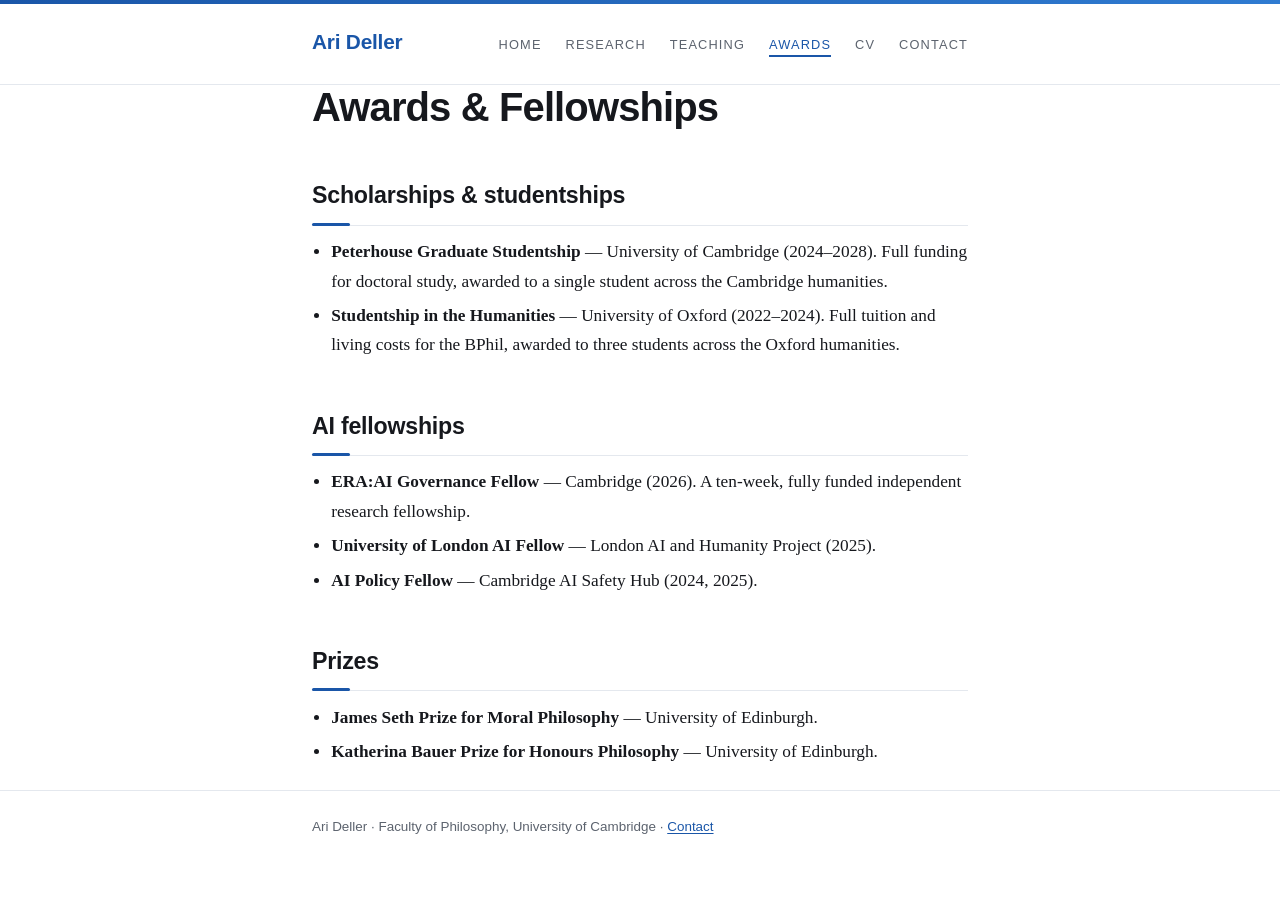
==== awards.html @ a28d33c3 "Add files via upload" ====
<!doctype html>
<html lang="en">
<head>
  <meta charset="utf-8">
  <meta name="viewport" content="width=device-width, initial-scale=1">
  <title>Awards &amp; Fellowships — Ari Deller</title>
  <meta name="description" content="Awards, scholarships, and fellowships held by Ari Deller, including the Peterhouse Graduate Studentship and the ERA:AI Governance Fellowship.">
  <link rel="stylesheet" href="styles.css">
</head>
<body>
  <header class="site-header">
    <div class="wrap header-inner">
      <a class="site-name" href="index.html">Ari Deller</a>
      <nav class="site-nav" aria-label="Primary">
        <a href="index.html">Home</a>
        <a href="research.html">Research</a>
        <a href="teaching.html">Teaching</a>
        <a href="awards.html" class="active" aria-current="page">Awards</a>
        <a href="cv.html">CV</a>
        <a href="contact.html">Contact</a>
      </nav>
    </div>
  </header>

  <main class="wrap">
    <h1>Awards &amp; Fellowships</h1>

    <h2>Scholarships &amp; studentships</h2>
    <ul>
      <li><strong>Peterhouse Graduate Studentship</strong> — University of Cambridge (2024&ndash;2028). Full funding for doctoral study, awarded to a single student across the Cambridge humanities.</li>
      <li><strong>Studentship in the Humanities</strong> — University of Oxford (2022&ndash;2024). Full tuition and living costs for the BPhil, awarded to three students across the Oxford humanities.</li>
    </ul>

    <h2>AI fellowships</h2>
    <ul>
      <li><strong>ERA:AI Governance Fellow</strong> — Cambridge (2026). A ten-week, fully funded independent research fellowship.</li>
      <li><strong>University of London AI Fellow</strong> — London AI and Humanity Project (2025).</li>
      <li><strong>AI Policy Fellow</strong> — Cambridge AI Safety Hub (2024, 2025).</li>
    </ul>

    <h2>Prizes</h2>
    <ul>
      <li><strong>James Seth Prize for Moral Philosophy</strong> — University of Edinburgh.</li>
      <li><strong>Katherina Bauer Prize for Honours Philosophy</strong> — University of Edinburgh.</li>
    </ul>
  </main>

  <footer class="site-footer">
    <div class="wrap">
      <p>Ari Deller · Faculty of Philosophy, University of Cambridge · <a href="contact.html">Contact</a></p>
    </div>
  </footer>
</body>
</html>
---- styles.css ----
/* ============================================================
   Ari Deller — academic site
   "Modern & clean" theme (blue), with more life: tinted hero,
   gradient top bar, accent-tab headings, publication cards.
   Plain CSS, no build step. Edit values in :root to restyle.
   ============================================================ */

:root {
  --serif: "Iowan Old Style", "Palatino Linotype", "Book Antiqua",
           Palatino, Charter, Georgia, "Times New Roman", serif;
  --sans: -apple-system, BlinkMacSystemFont, "Segoe UI", Roboto,
          Helvetica, Arial, sans-serif;

  --ink: #16181d;          /* main text              */
  --muted: #5c636e;        /* secondary text         */
  --bg: #ffffff;           /* page background        */
  --rule: #e4e8ee;         /* hairlines              */
  --panel-border: #d8e4f3; /* tinted-panel border    */
  --accent: #1a56a8;       /* confident deep blue    */
  --accent2: #2f7bd1;      /* brighter azure         */
  --accent-dark: #103e7d;  /* accent hover / darker  */
  --accent-soft: #e9f1fb;  /* light blue tint        */
  --card: #f6f9fd;         /* card backing           */

  --measure: 44rem;        /* reading column width   */
}

/* ---------- base ---------- */
* { box-sizing: border-box; }

html { -webkit-text-size-adjust: 100%; scroll-behavior: smooth; }

body {
  margin: 0;
  background: var(--bg);
  color: var(--ink);
  font-family: var(--serif);
  font-size: 1.08rem;
  line-height: 1.72;
  -webkit-font-smoothing: antialiased;
  text-rendering: optimizeLegibility;
}

.wrap {
  max-width: var(--measure);
  margin: 0 auto;
  padding: 0 1.5rem;
}

/* ---------- header / nav ---------- */
.site-header {
  position: relative;
  border-bottom: 1px solid var(--rule);
  background: var(--bg);
}
.site-header::before {
  content: "";
  position: absolute;
  top: 0; left: 0; right: 0;
  height: 4px;
  background: linear-gradient(90deg, var(--accent), var(--accent2));
}

.header-inner {
  display: flex;
  flex-wrap: wrap;
  align-items: baseline;
  justify-content: space-between;
  gap: 0.5rem 1.5rem;
  padding-top: 1.5rem;
  padding-bottom: 1.5rem;
}

.site-name {
  font-family: var(--sans);
  font-size: 1.3rem;
  font-weight: 700;
  letter-spacing: -0.01em;
  color: var(--accent);
  text-decoration: none;
}

.site-nav {
  font-family: var(--sans);
  font-size: 0.8rem;
  font-weight: 500;
  text-transform: uppercase;
  letter-spacing: 0.09em;
}

.site-nav a {
  color: var(--muted);
  text-decoration: none;
  margin-left: 1.2rem;
  padding-bottom: 3px;
  border-bottom: 2px solid transparent;
  transition: color 0.15s ease, border-color 0.15s ease;
}
.site-nav a:first-child { margin-left: 0; }
.site-nav a:hover { color: var(--ink); }
.site-nav a.active {
  color: var(--accent);
  border-bottom-color: var(--accent);
}

/* ---------- typography ---------- */
main { padding-top: 3rem; padding-bottom: 3.5rem; }

h1 {
  font-family: var(--sans);
  font-size: 2.5rem;
  line-height: 1.12;
  font-weight: 700;
  letter-spacing: -0.022em;
  margin: 0 0 0.4rem;
}

h2 {
  position: relative;
  font-family: var(--sans);
  font-size: 1.45rem;
  font-weight: 700;
  letter-spacing: -0.01em;
  margin: 2.9rem 0 0.7rem;
  padding-bottom: 0.55rem;
  border-bottom: 1px solid var(--rule);
}
h2::after {
  content: "";
  position: absolute;
  left: 0; bottom: -1px;
  width: 2.4rem; height: 3px;
  background: var(--accent);
  border-radius: 2px;
}

h3 {
  font-family: var(--sans);
  font-size: 1.12rem;
  font-weight: 650;
  margin: 1.7rem 0 0.2rem;
}

p { margin: 0 0 1.15rem; }

a {
  color: var(--accent);
  text-decoration-thickness: 1px;
  text-underline-offset: 2px;
  transition: color 0.15s ease;
}
a:hover { color: var(--accent-dark); }

.subtitle {
  font-family: var(--sans);
  font-size: 1rem;
  font-weight: 500;
  color: var(--muted);
  margin: 0 0 1.1rem;
}

.lead {
  font-size: 1.22rem;
  line-height: 1.55;
  color: #2b2f36;
}
.intro-text .lead { margin-bottom: 0; }

/* emphasised opening paragraph (home) */
.opening { font-size: 1.14rem; color: #2b2f36; }

ul { padding-left: 1.2rem; margin: 0 0 1.15rem; }
li { margin: 0.28rem 0; }

/* ---------- "two practical pressures" list (home) ---------- */
.pressures {
  list-style: none;
  counter-reset: pressure;
  padding: 0;
  margin: 1rem 0 1.4rem;
}
.pressures li {
  position: relative;
  counter-increment: pressure;
  padding: 0.55rem 1rem 0.55rem 3.1rem;
  margin: 0.5rem 0;
  font-size: 1.1rem;
  line-height: 1.5;
  background: var(--accent-soft);
  border: 1px solid var(--panel-border);
  border-radius: 10px;
}
.pressures li::before {
  content: counter(pressure);
  position: absolute;
  left: 0.7rem;
  top: 50%;
  transform: translateY(-50%);
  width: 1.7rem;
  height: 1.7rem;
  display: flex;
  align-items: center;
  justify-content: center;
  font-family: var(--sans);
  font-size: 0.95rem;
  font-weight: 700;
  color: #fff;
  background: var(--accent);
  border-radius: 999px;
  box-shadow: 0 2px 6px rgba(20, 50, 100, 0.22);
}

hr { border: 0; border-top: 1px solid var(--rule); margin: 2.6rem 0; }

/* ---------- intro / portrait (home hero) ---------- */
.intro {
  display: flex;
  gap: 2rem;
  align-items: center;
  background: linear-gradient(135deg, #eef4fc 0%, #f7faff 100%);
  border: 1px solid var(--panel-border);
  border-radius: 14px;
  padding: 1.7rem 1.8rem;
  margin-bottom: 1.5rem;
}

.intro-text { flex: 1 1 auto; min-width: 0; }

.portrait {
  flex: 0 0 auto;
  width: 168px;
  height: 168px;
  object-fit: cover;
  border-radius: 10px;
  border: 3px solid #ffffff;
  background: #eef1f5;
  box-shadow: 0 6px 18px rgba(20, 50, 100, 0.14);
}

/* ---------- quick links row (pills) ---------- */
.quicklinks {
  font-family: var(--sans);
  font-size: 0.9rem;
  margin: 1.5rem 0 0;
  padding: 0;
  list-style: none;
  display: flex;
  flex-wrap: wrap;
  gap: 0.5rem 0.6rem;
}
.quicklinks li { margin: 0; }
.quicklinks a {
  display: inline-block;
  text-decoration: none;
  color: var(--accent);
  background: var(--accent-soft);
  border: 1px solid var(--panel-border);
  padding: 0.3rem 0.85rem;
  border-radius: 999px;
  transition: background 0.15s ease, color 0.15s ease;
}
.quicklinks a:hover { background: var(--accent); color: #fff; }

/* ---------- papers (cards) ---------- */
.paper {
  margin: 0 0 1.1rem;
  padding: 1.1rem 1.25rem;
  background: var(--card);
  border: 1px solid var(--rule);
  border-left: 3px solid var(--accent);
  border-radius: 10px;
  transition: box-shadow 0.15s ease, transform 0.15s ease;
}
.paper:hover {
  box-shadow: 0 10px 26px rgba(20, 50, 100, 0.09);
  transform: translateY(-1px);
}

.paper-title {
  font-family: var(--sans);
  font-size: 1.1rem;
  font-weight: 650;
  letter-spacing: -0.005em;
  margin: 0 0 0.15rem;
}

.paper-meta {
  font-family: var(--sans);
  font-size: 0.86rem;
  color: var(--muted);
  margin: 0 0 0.5rem;
}

.status {
  display: inline-block;
  font-family: var(--sans);
  font-size: 0.72rem;
  font-weight: 600;
  text-transform: uppercase;
  letter-spacing: 0.06em;
  color: var(--accent-dark);
  background: var(--accent-soft);
  border-radius: 999px;
  padding: 0.12rem 0.6rem;
  vertical-align: 0.08em;
}

.abstract { margin: 0.35rem 0 0.5rem; color: #2c2f35; }

.paper-links {
  font-family: var(--sans);
  font-size: 0.86rem;
  margin: 0;
}
.paper-links a { margin-right: 0.9rem; }

/* ---------- buttons (CV) ---------- */
.button {
  display: inline-block;
  font-family: var(--sans);
  font-size: 0.92rem;
  font-weight: 500;
  text-decoration: none;
  color: #fff;
  background: var(--accent);
  padding: 0.55rem 1.1rem;
  border-radius: 8px;
  box-shadow: 0 2px 8px rgba(20, 50, 100, 0.16);
  transition: background 0.15s ease, transform 0.15s ease;
}
.button:hover { background: var(--accent-dark); color: #fff; transform: translateY(-1px); }

.cv-embed {
  width: 100%;
  height: 80vh;
  margin-top: 1.4rem;
  border: 1px solid var(--rule);
  border-radius: 8px;
}

/* ---------- contact ---------- */
.detail-list { list-style: none; padding: 0; margin: 0 0 1.2rem; }
.detail-list li { margin: 0.4rem 0; }
.detail-label {
  font-family: var(--sans);
  font-size: 0.78rem;
  font-weight: 600;
  text-transform: uppercase;
  letter-spacing: 0.06em;
  color: var(--accent);
  display: block;
}

/* ---------- footer ---------- */
.site-footer {
  border-top: 1px solid var(--rule);
  margin-top: 1.5rem;
}
.site-footer .wrap {
  padding-top: 1.5rem;
  padding-bottom: 2rem;
}
.site-footer p {
  font-family: var(--sans);
  font-size: 0.84rem;
  color: var(--muted);
  margin: 0;
}

/* ---------- responsive ---------- */
@media (max-width: 33rem) {
  h1 { font-size: 2rem; }
  .lead { font-size: 1.12rem; }
  .intro { flex-direction: column-reverse; align-items: flex-start; gap: 1.2rem; padding: 1.3rem 1.3rem; }
  .portrait { width: 132px; height: 132px; }
  .header-inner { flex-direction: column; align-items: flex-start; }
  .site-nav a:first-child { margin-left: 0; }
}
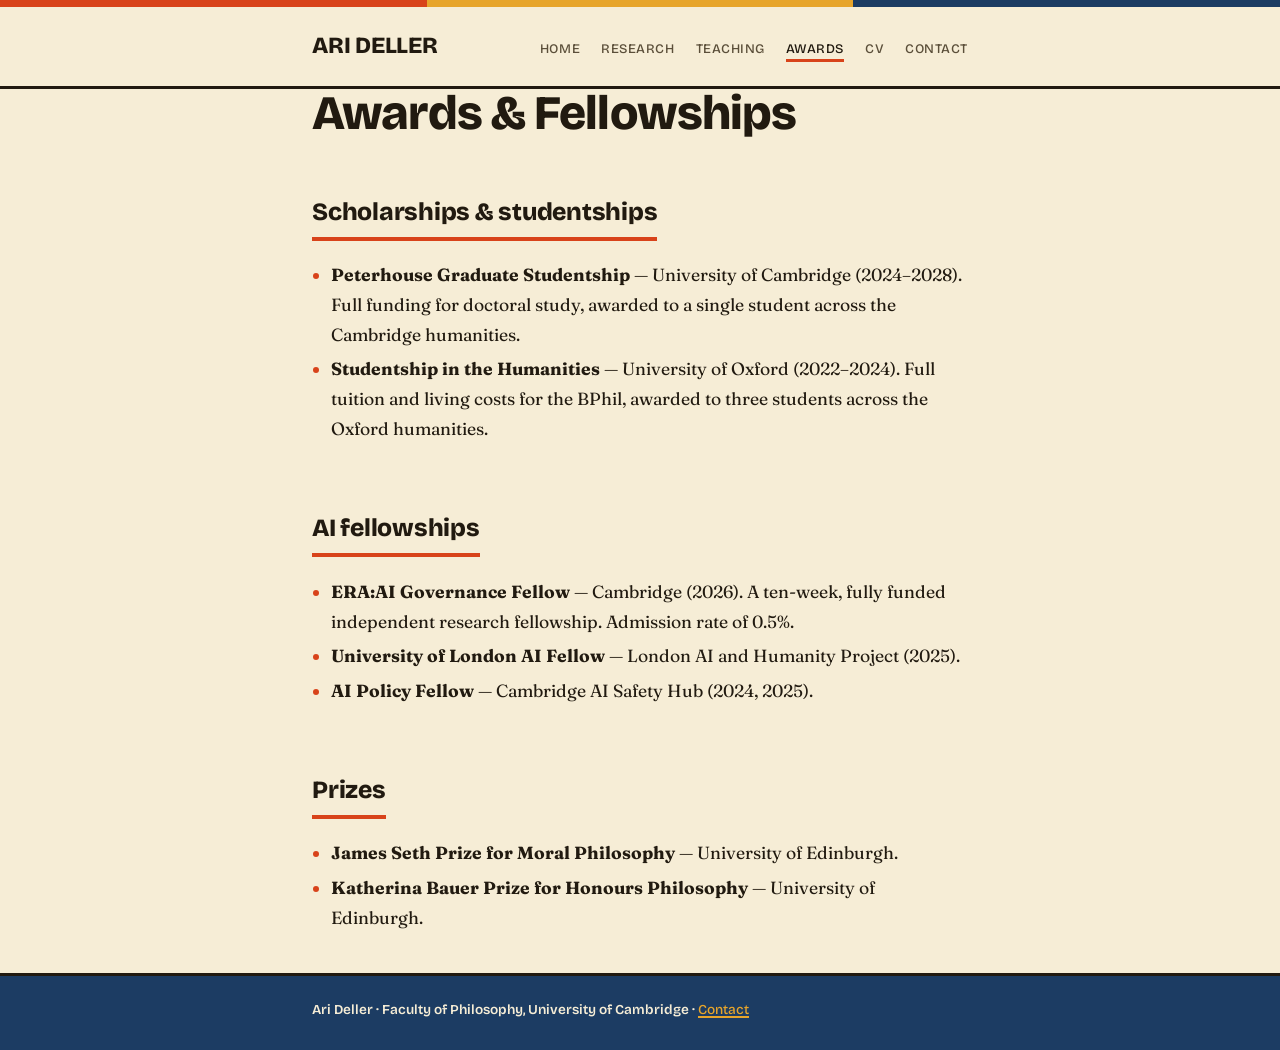
==== commit eda58031: "Add files via upload" ====
--- a/awards.html
+++ b/awards.html
@@ -33,7 +33,7 @@
 
     <h2>AI fellowships</h2>
     <ul>
-      <li><strong>ERA:AI Governance Fellow</strong> — Cambridge (2026). A ten-week, fully funded independent research fellowship.</li>
+      <li><strong>ERA:AI Governance Fellow</strong> — Cambridge (2026). A ten-week, fully funded independent research fellowship. Admission rate of 0.5%.</li>
       <li><strong>University of London AI Fellow</strong> — London AI and Humanity Project (2025).</li>
       <li><strong>AI Policy Fellow</strong> — Cambridge AI Safety Hub (2024, 2025).</li>
     </ul>
--- a/styles.css
+++ b/styles.css
@@ -1,378 +1,265 @@
 /* ============================================================
    Ari Deller — academic site
-   "Modern & clean" theme (blue), with more life: tinted hero,
-   gradient top bar, accent-tab headings, publication cards.
-   Plain CSS, no build step. Edit values in :root to restyle.
+   "Warm Press" — a retro print / risograph-inspired theme.
+   Cream paper, vermilion + navy + mustard, chunky display type,
+   hard-edged blocks and offset shadows. Now the live site theme.
    ============================================================ */
 
+@import url('https://fonts.googleapis.com/css2?family=Bricolage+Grotesque:opsz,wght@12..96,600;12..96,700;12..96,800&family=Fraunces:ital,opsz,wght@0,9..144,400;0,9..144,500;0,9..144,600;1,9..144,400;1,9..144,500&display=swap');
+
 :root {
-  --serif: "Iowan Old Style", "Palatino Linotype", "Book Antiqua",
-           Palatino, Charter, Georgia, "Times New Roman", serif;
-  --sans: -apple-system, BlinkMacSystemFont, "Segoe UI", Roboto,
-          Helvetica, Arial, sans-serif;
-
-  --ink: #16181d;          /* main text              */
-  --muted: #5c636e;        /* secondary text         */
-  --bg: #ffffff;           /* page background        */
-  --rule: #e4e8ee;         /* hairlines              */
-  --panel-border: #d8e4f3; /* tinted-panel border    */
-  --accent: #1a56a8;       /* confident deep blue    */
-  --accent2: #2f7bd1;      /* brighter azure         */
-  --accent-dark: #103e7d;  /* accent hover / darker  */
-  --accent-soft: #e9f1fb;  /* light blue tint        */
-  --card: #f6f9fd;         /* card backing           */
-
-  --measure: 44rem;        /* reading column width   */
-}
-
-/* ---------- base ---------- */
+  --display: "Bricolage Grotesque", "Helvetica Neue", Arial, sans-serif;
+  --body: "Fraunces", "Iowan Old Style", "Palatino Linotype", Palatino, Georgia, serif;
+
+  --paper:   #f6edd6;   /* warm cream background        */
+  --paper-2: #efe2c1;   /* deeper cream — cards/panels  */
+  --ink:     #211a10;   /* warm near-black text         */
+  --ink-soft:#5b4f3a;   /* muted warm brown             */
+  --rule:    #d9c79c;   /* warm hairline                */
+
+  --orange:  #d8431a;   /* retro vermilion              */
+  --orange-2:#ef6f2e;   /* brighter orange              */
+  --blue:    #1c3c63;   /* deep retro navy              */
+  --blue-2:  #2d6098;   /* brighter blue                */
+  --gold:    #e7a52b;   /* mustard accent               */
+
+  --measure: 44rem;
+}
+
 * { box-sizing: border-box; }
-
 html { -webkit-text-size-adjust: 100%; scroll-behavior: smooth; }
 
 body {
   margin: 0;
-  background: var(--bg);
+  background-color: var(--paper);
+  background-image: radial-gradient(var(--rule) 0.6px, transparent 0.7px);
+  background-size: 14px 14px;            /* faint halftone dots */
   color: var(--ink);
-  font-family: var(--serif);
-  font-size: 1.08rem;
-  line-height: 1.72;
+  font-family: var(--body);
+  font-size: 1.1rem;
+  line-height: 1.7;
+  font-optical-sizing: auto;
   -webkit-font-smoothing: antialiased;
   text-rendering: optimizeLegibility;
 }
 
-.wrap {
-  max-width: var(--measure);
-  margin: 0 auto;
-  padding: 0 1.5rem;
-}
+.wrap { max-width: var(--measure); margin: 0 auto; padding: 0 1.5rem; }
 
 /* ---------- header / nav ---------- */
 .site-header {
   position: relative;
-  border-bottom: 1px solid var(--rule);
-  background: var(--bg);
-}
-.site-header::before {
+  background: var(--paper);
+  border-bottom: 3px solid var(--ink);
+}
+.site-header::before {                   /* three-stripe retro top bar */
   content: "";
-  position: absolute;
-  top: 0; left: 0; right: 0;
-  height: 4px;
-  background: linear-gradient(90deg, var(--accent), var(--accent2));
-}
-
+  position: absolute; top: 0; left: 0; right: 0; height: 7px;
+  background: linear-gradient(90deg,
+    var(--orange) 0 33.33%, var(--gold) 33.33% 66.66%, var(--blue) 66.66% 100%);
+}
 .header-inner {
-  display: flex;
-  flex-wrap: wrap;
-  align-items: baseline;
-  justify-content: space-between;
-  gap: 0.5rem 1.5rem;
-  padding-top: 1.5rem;
-  padding-bottom: 1.5rem;
-}
-
+  display: flex; flex-wrap: wrap; align-items: baseline;
+  justify-content: space-between; gap: 0.5rem 1.5rem;
+  padding-top: 1.6rem; padding-bottom: 1.3rem;
+}
 .site-name {
-  font-family: var(--sans);
-  font-size: 1.3rem;
-  font-weight: 700;
-  letter-spacing: -0.01em;
-  color: var(--accent);
-  text-decoration: none;
-}
+  font-family: var(--display);
+  font-size: 1.45rem; font-weight: 800; letter-spacing: -0.01em;
+  color: var(--ink); text-decoration: none; text-transform: uppercase;
+}
+.site-name:hover { color: var(--orange); }
 
 .site-nav {
-  font-family: var(--sans);
-  font-size: 0.8rem;
-  font-weight: 500;
-  text-transform: uppercase;
-  letter-spacing: 0.09em;
-}
-
+  font-family: var(--display); font-size: 0.82rem; font-weight: 700;
+  text-transform: uppercase; letter-spacing: 0.04em;
+}
 .site-nav a {
-  color: var(--muted);
-  text-decoration: none;
-  margin-left: 1.2rem;
-  padding-bottom: 3px;
-  border-bottom: 2px solid transparent;
-  transition: color 0.15s ease, border-color 0.15s ease;
+  color: var(--ink-soft); text-decoration: none; margin-left: 1.1rem;
+  padding-bottom: 2px; border-bottom: 3px solid transparent;
 }
 .site-nav a:first-child { margin-left: 0; }
-.site-nav a:hover { color: var(--ink); }
-.site-nav a.active {
-  color: var(--accent);
-  border-bottom-color: var(--accent);
-}
+.site-nav a:hover { color: var(--orange); }
+.site-nav a.active { color: var(--ink); border-bottom-color: var(--orange); }
 
 /* ---------- typography ---------- */
-main { padding-top: 3rem; padding-bottom: 3.5rem; }
+main { padding-top: 2.8rem; padding-bottom: 3.5rem; }
 
 h1 {
-  font-family: var(--sans);
-  font-size: 2.5rem;
-  line-height: 1.12;
-  font-weight: 700;
-  letter-spacing: -0.022em;
-  margin: 0 0 0.4rem;
-}
-
+  font-family: var(--display); font-weight: 800;
+  font-size: 3rem; line-height: 1.02; letter-spacing: -0.02em;
+  margin: 0 0 0.5rem; color: var(--ink);
+}
 h2 {
-  position: relative;
-  font-family: var(--sans);
-  font-size: 1.45rem;
-  font-weight: 700;
-  letter-spacing: -0.01em;
-  margin: 2.9rem 0 0.7rem;
-  padding-bottom: 0.55rem;
-  border-bottom: 1px solid var(--rule);
-}
-h2::after {
-  content: "";
-  position: absolute;
-  left: 0; bottom: -1px;
-  width: 2.4rem; height: 3px;
-  background: var(--accent);
-  border-radius: 2px;
-}
-
+  font-family: var(--display); font-weight: 800;
+  font-size: 1.55rem; letter-spacing: -0.01em;
+  margin: 2.8rem 0 0.9rem; padding-bottom: 0.25rem;
+  display: inline-block;
+  border-bottom: 4px solid var(--orange);
+}
 h3 {
-  font-family: var(--sans);
-  font-size: 1.12rem;
-  font-weight: 650;
-  margin: 1.7rem 0 0.2rem;
+  font-family: var(--display); font-weight: 700; font-size: 1.15rem;
+  margin: 1.6rem 0 0.2rem;
 }
 
 p { margin: 0 0 1.15rem; }
 
 a {
-  color: var(--accent);
-  text-decoration-thickness: 1px;
-  text-underline-offset: 2px;
-  transition: color 0.15s ease;
-}
-a:hover { color: var(--accent-dark); }
+  color: var(--blue); font-weight: 500;
+  text-decoration-thickness: 2px; text-underline-offset: 2px;
+}
+a:hover { color: var(--orange); }
 
 .subtitle {
-  font-family: var(--sans);
-  font-size: 1rem;
-  font-weight: 500;
-  color: var(--muted);
-  margin: 0 0 1.1rem;
-}
-
+  font-family: var(--display); font-weight: 700; font-size: 0.95rem;
+  text-transform: uppercase; letter-spacing: 0.06em;
+  color: var(--orange); margin: 0 0 1rem;
+}
 .lead {
-  font-size: 1.22rem;
-  line-height: 1.55;
-  color: #2b2f36;
+  font-family: var(--body); font-size: 1.3rem; line-height: 1.5;
+  font-style: italic; color: var(--ink);
 }
 .intro-text .lead { margin-bottom: 0; }
-
-/* emphasised opening paragraph (home) */
-.opening { font-size: 1.14rem; color: #2b2f36; }
+.opening { font-size: 1.16rem; }
 
 ul { padding-left: 1.2rem; margin: 0 0 1.15rem; }
-li { margin: 0.28rem 0; }
-
-/* ---------- "two practical pressures" list (home) ---------- */
-.pressures {
-  list-style: none;
-  counter-reset: pressure;
-  padding: 0;
-  margin: 1rem 0 1.4rem;
-}
-.pressures li {
-  position: relative;
-  counter-increment: pressure;
-  padding: 0.55rem 1rem 0.55rem 3.1rem;
-  margin: 0.5rem 0;
-  font-size: 1.1rem;
-  line-height: 1.5;
-  background: var(--accent-soft);
-  border: 1px solid var(--panel-border);
-  border-radius: 10px;
-}
-.pressures li::before {
-  content: counter(pressure);
-  position: absolute;
-  left: 0.7rem;
-  top: 50%;
-  transform: translateY(-50%);
-  width: 1.7rem;
-  height: 1.7rem;
-  display: flex;
-  align-items: center;
-  justify-content: center;
-  font-family: var(--sans);
-  font-size: 0.95rem;
-  font-weight: 700;
-  color: #fff;
-  background: var(--accent);
-  border-radius: 999px;
-  box-shadow: 0 2px 6px rgba(20, 50, 100, 0.22);
-}
-
-hr { border: 0; border-top: 1px solid var(--rule); margin: 2.6rem 0; }
+li { margin: 0.3rem 0; }
+ul li::marker { color: var(--orange); }
+
+hr { border: 0; border-top: 2px dashed var(--rule); margin: 2.6rem 0; }
 
 /* ---------- intro / portrait (home hero) ---------- */
 .intro {
-  display: flex;
-  gap: 2rem;
-  align-items: center;
-  background: linear-gradient(135deg, #eef4fc 0%, #f7faff 100%);
-  border: 1px solid var(--panel-border);
-  border-radius: 14px;
-  padding: 1.7rem 1.8rem;
-  margin-bottom: 1.5rem;
-}
-
+  display: flex; gap: 2rem; align-items: center;
+  background: var(--paper-2);
+  border: 3px solid var(--ink);
+  box-shadow: 8px 8px 0 var(--blue);
+  border-radius: 2px;
+  padding: 1.8rem; margin: 0.5rem 0 2rem;
+}
 .intro-text { flex: 1 1 auto; min-width: 0; }
-
 .portrait {
-  flex: 0 0 auto;
-  width: 168px;
-  height: 168px;
-  object-fit: cover;
-  border-radius: 10px;
-  border: 3px solid #ffffff;
-  background: #eef1f5;
-  box-shadow: 0 6px 18px rgba(20, 50, 100, 0.14);
-}
-
-/* ---------- quick links row (pills) ---------- */
+  flex: 0 0 auto; width: 170px; height: 170px; object-fit: cover;
+  border: 3px solid var(--ink); border-radius: 2px;
+  box-shadow: 6px 6px 0 var(--orange);
+  filter: saturate(0.92) contrast(1.03) sepia(0.06);
+  background: var(--paper-2);
+}
+
+/* ---------- quick links (blocky buttons) ---------- */
 .quicklinks {
-  font-family: var(--sans);
-  font-size: 0.9rem;
-  margin: 1.5rem 0 0;
-  padding: 0;
-  list-style: none;
-  display: flex;
-  flex-wrap: wrap;
-  gap: 0.5rem 0.6rem;
+  font-family: var(--display); font-weight: 700; font-size: 0.86rem;
+  text-transform: uppercase; letter-spacing: 0.03em;
+  margin: 1.6rem 0 0; padding: 0; list-style: none;
+  display: flex; flex-wrap: wrap; gap: 0.6rem;
 }
 .quicklinks li { margin: 0; }
 .quicklinks a {
-  display: inline-block;
-  text-decoration: none;
-  color: var(--accent);
-  background: var(--accent-soft);
-  border: 1px solid var(--panel-border);
-  padding: 0.3rem 0.85rem;
-  border-radius: 999px;
-  transition: background 0.15s ease, color 0.15s ease;
-}
-.quicklinks a:hover { background: var(--accent); color: #fff; }
+  display: inline-block; text-decoration: none; color: var(--ink);
+  background: var(--paper); border: 2.5px solid var(--ink);
+  box-shadow: 3px 3px 0 var(--ink);
+  padding: 0.35rem 0.9rem; border-radius: 2px;
+}
+.quicklinks a:hover {
+  background: var(--orange); color: var(--paper);
+  box-shadow: 3px 3px 0 var(--blue);
+}
+
+/* ---------- pressures (home numbered blocks) ---------- */
+.pressures { list-style: none; counter-reset: pressure; padding: 0; margin: 1rem 0 1.5rem; }
+.pressures li {
+  position: relative; counter-increment: pressure;
+  padding: 0.7rem 1rem 0.7rem 3.4rem; margin: 0.6rem 0;
+  font-size: 1.12rem; line-height: 1.45;
+  background: var(--paper-2);
+  border: 2.5px solid var(--ink); border-radius: 2px;
+  box-shadow: 4px 4px 0 var(--gold);
+}
+.pressures li::before {
+  content: counter(pressure); position: absolute;
+  left: -2.5px; top: -2.5px; bottom: -2.5px; width: 2.6rem;
+  display: flex; align-items: center; justify-content: center;
+  font-family: var(--display); font-weight: 800; font-size: 1.15rem;
+  color: var(--paper); background: var(--orange);
+  border: 2.5px solid var(--ink); border-radius: 2px 0 0 2px;
+}
 
 /* ---------- papers (cards) ---------- */
 .paper {
-  margin: 0 0 1.1rem;
-  padding: 1.1rem 1.25rem;
-  background: var(--card);
-  border: 1px solid var(--rule);
-  border-left: 3px solid var(--accent);
-  border-radius: 10px;
-  transition: box-shadow 0.15s ease, transform 0.15s ease;
-}
-.paper:hover {
-  box-shadow: 0 10px 26px rgba(20, 50, 100, 0.09);
-  transform: translateY(-1px);
-}
-
+  margin: 0 0 1.4rem; padding: 1.2rem 1.3rem;
+  background: var(--paper); border: 2.5px solid var(--ink);
+  border-radius: 2px; box-shadow: 6px 6px 0 var(--blue);
+}
+.paper:hover { box-shadow: 6px 6px 0 var(--orange); }
 .paper-title {
-  font-family: var(--sans);
-  font-size: 1.1rem;
-  font-weight: 650;
-  letter-spacing: -0.005em;
-  margin: 0 0 0.15rem;
-}
-
+  font-family: var(--display); font-weight: 800; font-size: 1.18rem;
+  margin: 0 0 0.2rem; color: var(--ink);
+}
 .paper-meta {
-  font-family: var(--sans);
-  font-size: 0.86rem;
-  color: var(--muted);
-  margin: 0 0 0.5rem;
-}
-
+  font-family: var(--display); font-weight: 600; font-size: 0.85rem;
+  color: var(--ink-soft); margin: 0 0 0.5rem;
+}
 .status {
-  display: inline-block;
-  font-family: var(--sans);
-  font-size: 0.72rem;
-  font-weight: 600;
-  text-transform: uppercase;
-  letter-spacing: 0.06em;
-  color: var(--accent-dark);
-  background: var(--accent-soft);
-  border-radius: 999px;
-  padding: 0.12rem 0.6rem;
-  vertical-align: 0.08em;
-}
-
-.abstract { margin: 0.35rem 0 0.5rem; color: #2c2f35; }
-
+  display: inline-block; font-family: var(--display); font-weight: 700;
+  font-size: 0.7rem; text-transform: uppercase; letter-spacing: 0.05em;
+  color: var(--paper); background: var(--blue);
+  border: 2px solid var(--ink); border-radius: 2px;
+  padding: 0.08rem 0.5rem; vertical-align: 0.1em;
+}
+.abstract { margin: 0.4rem 0 0.6rem; }
 .paper-links {
-  font-family: var(--sans);
-  font-size: 0.86rem;
-  margin: 0;
-}
-.paper-links a { margin-right: 0.9rem; }
+  font-family: var(--display); font-weight: 700; font-size: 0.85rem;
+  text-transform: uppercase; letter-spacing: 0.02em; margin: 0;
+}
+.paper-links a { margin-right: 1rem; }
 
 /* ---------- buttons (CV) ---------- */
 .button {
-  display: inline-block;
-  font-family: var(--sans);
-  font-size: 0.92rem;
-  font-weight: 500;
-  text-decoration: none;
-  color: #fff;
-  background: var(--accent);
-  padding: 0.55rem 1.1rem;
-  border-radius: 8px;
-  box-shadow: 0 2px 8px rgba(20, 50, 100, 0.16);
-  transition: background 0.15s ease, transform 0.15s ease;
-}
-.button:hover { background: var(--accent-dark); color: #fff; transform: translateY(-1px); }
-
+  display: inline-block; font-family: var(--display); font-weight: 700;
+  font-size: 0.92rem; text-transform: uppercase; letter-spacing: 0.04em;
+  text-decoration: none; color: var(--paper); background: var(--orange);
+  border: 2.5px solid var(--ink); box-shadow: 4px 4px 0 var(--ink);
+  padding: 0.6rem 1.2rem; border-radius: 2px;
+}
+.button:hover {
+  background: var(--blue); color: var(--paper);
+  box-shadow: 4px 4px 0 var(--gold);
+}
 .cv-embed {
-  width: 100%;
-  height: 80vh;
-  margin-top: 1.4rem;
-  border: 1px solid var(--rule);
-  border-radius: 8px;
+  width: 100%; height: 80vh; margin-top: 1.4rem;
+  border: 3px solid var(--ink); border-radius: 2px;
 }
 
 /* ---------- contact ---------- */
 .detail-list { list-style: none; padding: 0; margin: 0 0 1.2rem; }
-.detail-list li { margin: 0.4rem 0; }
+.detail-list li { margin: 0.5rem 0; }
 .detail-label {
-  font-family: var(--sans);
-  font-size: 0.78rem;
-  font-weight: 600;
-  text-transform: uppercase;
-  letter-spacing: 0.06em;
-  color: var(--accent);
-  display: block;
+  font-family: var(--display); font-weight: 700; font-size: 0.74rem;
+  text-transform: uppercase; letter-spacing: 0.06em;
+  color: var(--orange); display: block;
 }
 
 /* ---------- footer ---------- */
 .site-footer {
-  border-top: 1px solid var(--rule);
-  margin-top: 1.5rem;
-}
-.site-footer .wrap {
-  padding-top: 1.5rem;
-  padding-bottom: 2rem;
-}
+  margin-top: 2.5rem; background: var(--blue); color: var(--paper);
+  border-top: 3px solid var(--ink);
+}
+.site-footer .wrap { padding-top: 1.4rem; padding-bottom: 1.8rem; }
 .site-footer p {
-  font-family: var(--sans);
-  font-size: 0.84rem;
-  color: var(--muted);
-  margin: 0;
-}
+  font-family: var(--display); font-weight: 600; font-size: 0.85rem;
+  color: var(--paper); margin: 0;
+}
+.site-footer a { color: var(--gold); }
+.site-footer a:hover { color: var(--paper); }
 
 /* ---------- responsive ---------- */
 @media (max-width: 33rem) {
-  h1 { font-size: 2rem; }
-  .lead { font-size: 1.12rem; }
-  .intro { flex-direction: column-reverse; align-items: flex-start; gap: 1.2rem; padding: 1.3rem 1.3rem; }
-  .portrait { width: 132px; height: 132px; }
+  h1 { font-size: 2.25rem; }
+  .lead { font-size: 1.18rem; }
+  .intro {
+    flex-direction: column-reverse; align-items: flex-start;
+    gap: 1.2rem; padding: 1.3rem; box-shadow: 5px 5px 0 var(--blue);
+  }
+  .portrait { width: 130px; height: 130px; }
   .header-inner { flex-direction: column; align-items: flex-start; }
   .site-nav a:first-child { margin-left: 0; }
 }
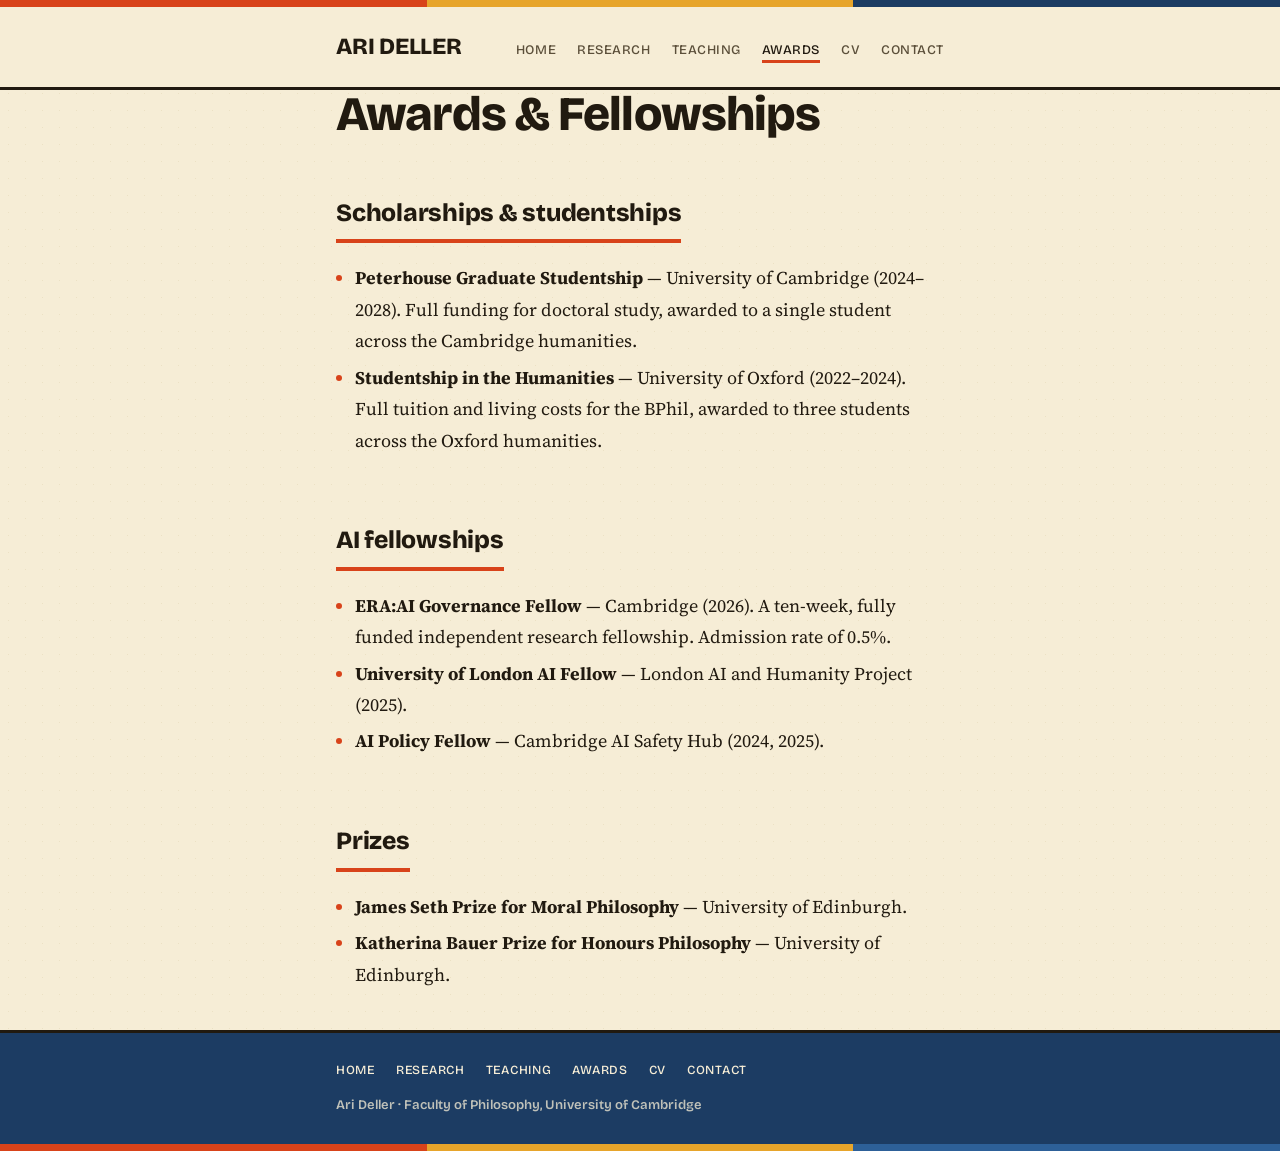
==== commit 38ef9720: "Add files via upload" ====
--- a/awards.html
+++ b/awards.html
@@ -47,7 +47,15 @@
 
   <footer class="site-footer">
     <div class="wrap">
-      <p>Ari Deller · Faculty of Philosophy, University of Cambridge · <a href="contact.html">Contact</a></p>
+      <nav class="footer-nav" aria-label="Footer">
+        <a href="index.html">Home</a>
+        <a href="research.html">Research</a>
+        <a href="teaching.html">Teaching</a>
+        <a href="awards.html">Awards</a>
+        <a href="cv.html">CV</a>
+        <a href="contact.html">Contact</a>
+      </nav>
+      <p>Ari Deller · Faculty of Philosophy, University of Cambridge</p>
     </div>
   </footer>
 </body>
--- a/styles.css
+++ b/styles.css
@@ -5,11 +5,11 @@
    hard-edged blocks and offset shadows. Now the live site theme.
    ============================================================ */
 
-@import url('https://fonts.googleapis.com/css2?family=Bricolage+Grotesque:opsz,wght@12..96,600;12..96,700;12..96,800&family=Fraunces:ital,opsz,wght@0,9..144,400;0,9..144,500;0,9..144,600;1,9..144,400;1,9..144,500&display=swap');
+@import url('https://fonts.googleapis.com/css2?family=Bricolage+Grotesque:opsz,wght@12..96,600;12..96,700;12..96,800&family=Source+Serif+4:ital,opsz,wght@0,8..60,400;0,8..60,600;1,8..60,400;1,8..60,600&display=swap');
 
 :root {
   --display: "Bricolage Grotesque", "Helvetica Neue", Arial, sans-serif;
-  --body: "Fraunces", "Iowan Old Style", "Palatino Linotype", Palatino, Georgia, serif;
+  --body: "Source Serif 4", "Iowan Old Style", Charter, Georgia, serif;
 
   --paper:   #f6edd6;   /* warm cream background        */
   --paper-2: #efe2c1;   /* deeper cream — cards/panels  */
@@ -23,7 +23,7 @@
   --blue-2:  #2d6098;   /* brighter blue                */
   --gold:    #e7a52b;   /* mustard accent               */
 
-  --measure: 44rem;
+  --measure: 41rem;
 }
 
 * { box-sizing: border-box; }
@@ -32,18 +32,21 @@
 body {
   margin: 0;
   background-color: var(--paper);
-  background-image: radial-gradient(var(--rule) 0.6px, transparent 0.7px);
-  background-size: 14px 14px;            /* faint halftone dots */
+  background-image: radial-gradient(#ece1c4 0.55px, transparent 0.65px);
+  background-size: 17px 17px;            /* whisper-faint paper grain */
   color: var(--ink);
   font-family: var(--body);
-  font-size: 1.1rem;
-  line-height: 1.7;
+  font-size: 1.125rem;
+  line-height: 1.75;
   font-optical-sizing: auto;
   -webkit-font-smoothing: antialiased;
   text-rendering: optimizeLegibility;
 }
 
 .wrap { max-width: var(--measure); margin: 0 auto; padding: 0 1.5rem; }
+
+::selection { background: var(--gold); color: var(--ink); }
+:focus-visible { outline: 3px solid var(--orange); outline-offset: 2px; }
 
 /* ---------- header / nav ---------- */
 .site-header {
@@ -101,13 +104,14 @@
   margin: 1.6rem 0 0.2rem;
 }
 
-p { margin: 0 0 1.15rem; }
+p { margin: 0 0 1.25rem; }
 
 a {
   color: var(--blue); font-weight: 500;
-  text-decoration-thickness: 2px; text-underline-offset: 2px;
-}
-a:hover { color: var(--orange); }
+  text-decoration-thickness: 1.5px; text-underline-offset: 3px;
+  text-decoration-color: rgba(28, 60, 99, 0.45);
+}
+a:hover { color: var(--orange); text-decoration-color: rgba(216, 67, 26, 0.55); }
 
 .subtitle {
   font-family: var(--display); font-weight: 700; font-size: 0.95rem;
@@ -115,8 +119,8 @@
   color: var(--orange); margin: 0 0 1rem;
 }
 .lead {
-  font-family: var(--body); font-size: 1.3rem; line-height: 1.5;
-  font-style: italic; color: var(--ink);
+  font-family: var(--body); font-size: 1.28rem; line-height: 1.55;
+  color: var(--ink);
 }
 .intro-text .lead { margin-bottom: 0; }
 .opening { font-size: 1.16rem; }
@@ -158,11 +162,14 @@
   background: var(--paper); border: 2.5px solid var(--ink);
   box-shadow: 3px 3px 0 var(--ink);
   padding: 0.35rem 0.9rem; border-radius: 2px;
+  transition: box-shadow 0.12s ease, transform 0.12s ease,
+              background 0.15s ease, color 0.15s ease;
 }
 .quicklinks a:hover {
   background: var(--orange); color: var(--paper);
   box-shadow: 3px 3px 0 var(--blue);
 }
+.quicklinks a:active { transform: translate(2px, 2px); box-shadow: 1px 1px 0 var(--ink); }
 
 /* ---------- pressures (home numbered blocks) ---------- */
 .pressures { list-style: none; counter-reset: pressure; padding: 0; margin: 1rem 0 1.5rem; }
@@ -188,8 +195,9 @@
   margin: 0 0 1.4rem; padding: 1.2rem 1.3rem;
   background: var(--paper); border: 2.5px solid var(--ink);
   border-radius: 2px; box-shadow: 6px 6px 0 var(--blue);
-}
-.paper:hover { box-shadow: 6px 6px 0 var(--orange); }
+  transition: box-shadow 0.15s ease, transform 0.15s ease;
+}
+.paper:hover { box-shadow: 7px 7px 0 var(--orange); transform: translate(-1px, -1px); }
 .paper-title {
   font-family: var(--display); font-weight: 800; font-size: 1.18rem;
   margin: 0 0 0.2rem; color: var(--ink);
@@ -219,11 +227,13 @@
   text-decoration: none; color: var(--paper); background: var(--orange);
   border: 2.5px solid var(--ink); box-shadow: 4px 4px 0 var(--ink);
   padding: 0.6rem 1.2rem; border-radius: 2px;
+  transition: box-shadow 0.12s ease, transform 0.12s ease, background 0.15s ease;
 }
 .button:hover {
   background: var(--blue); color: var(--paper);
   box-shadow: 4px 4px 0 var(--gold);
 }
+.button:active { transform: translate(2px, 2px); box-shadow: 2px 2px 0 var(--ink); }
 .cv-embed {
   width: 100%; height: 80vh; margin-top: 1.4rem;
   border: 3px solid var(--ink); border-radius: 2px;
@@ -240,16 +250,31 @@
 
 /* ---------- footer ---------- */
 .site-footer {
+  position: relative;
   margin-top: 2.5rem; background: var(--blue); color: var(--paper);
   border-top: 3px solid var(--ink);
 }
-.site-footer .wrap { padding-top: 1.4rem; padding-bottom: 1.8rem; }
+.site-footer::after {                    /* three-stripe bookend */
+  content: "";
+  position: absolute; left: 0; right: 0; bottom: 0; height: 7px;
+  background: linear-gradient(90deg,
+    var(--orange) 0 33.33%, var(--gold) 33.33% 66.66%, var(--blue-2) 66.66% 100%);
+}
+.site-footer .wrap { padding-top: 1.6rem; padding-bottom: 2.1rem; }
 .site-footer p {
-  font-family: var(--display); font-weight: 600; font-size: 0.85rem;
-  color: var(--paper); margin: 0;
+  font-family: var(--display); font-weight: 600; font-size: 0.82rem;
+  color: rgba(246, 237, 214, 0.75); margin: 0;
 }
 .site-footer a { color: var(--gold); }
 .site-footer a:hover { color: var(--paper); }
+.footer-nav {
+  font-family: var(--display); font-size: 0.78rem; font-weight: 700;
+  text-transform: uppercase; letter-spacing: 0.06em;
+  display: flex; flex-wrap: wrap; gap: 0.4rem 1.3rem;
+  margin-bottom: 0.85rem;
+}
+.footer-nav a { color: var(--paper); text-decoration: none; }
+.footer-nav a:hover { color: var(--gold); }
 
 /* ---------- responsive ---------- */
 @media (max-width: 33rem) {
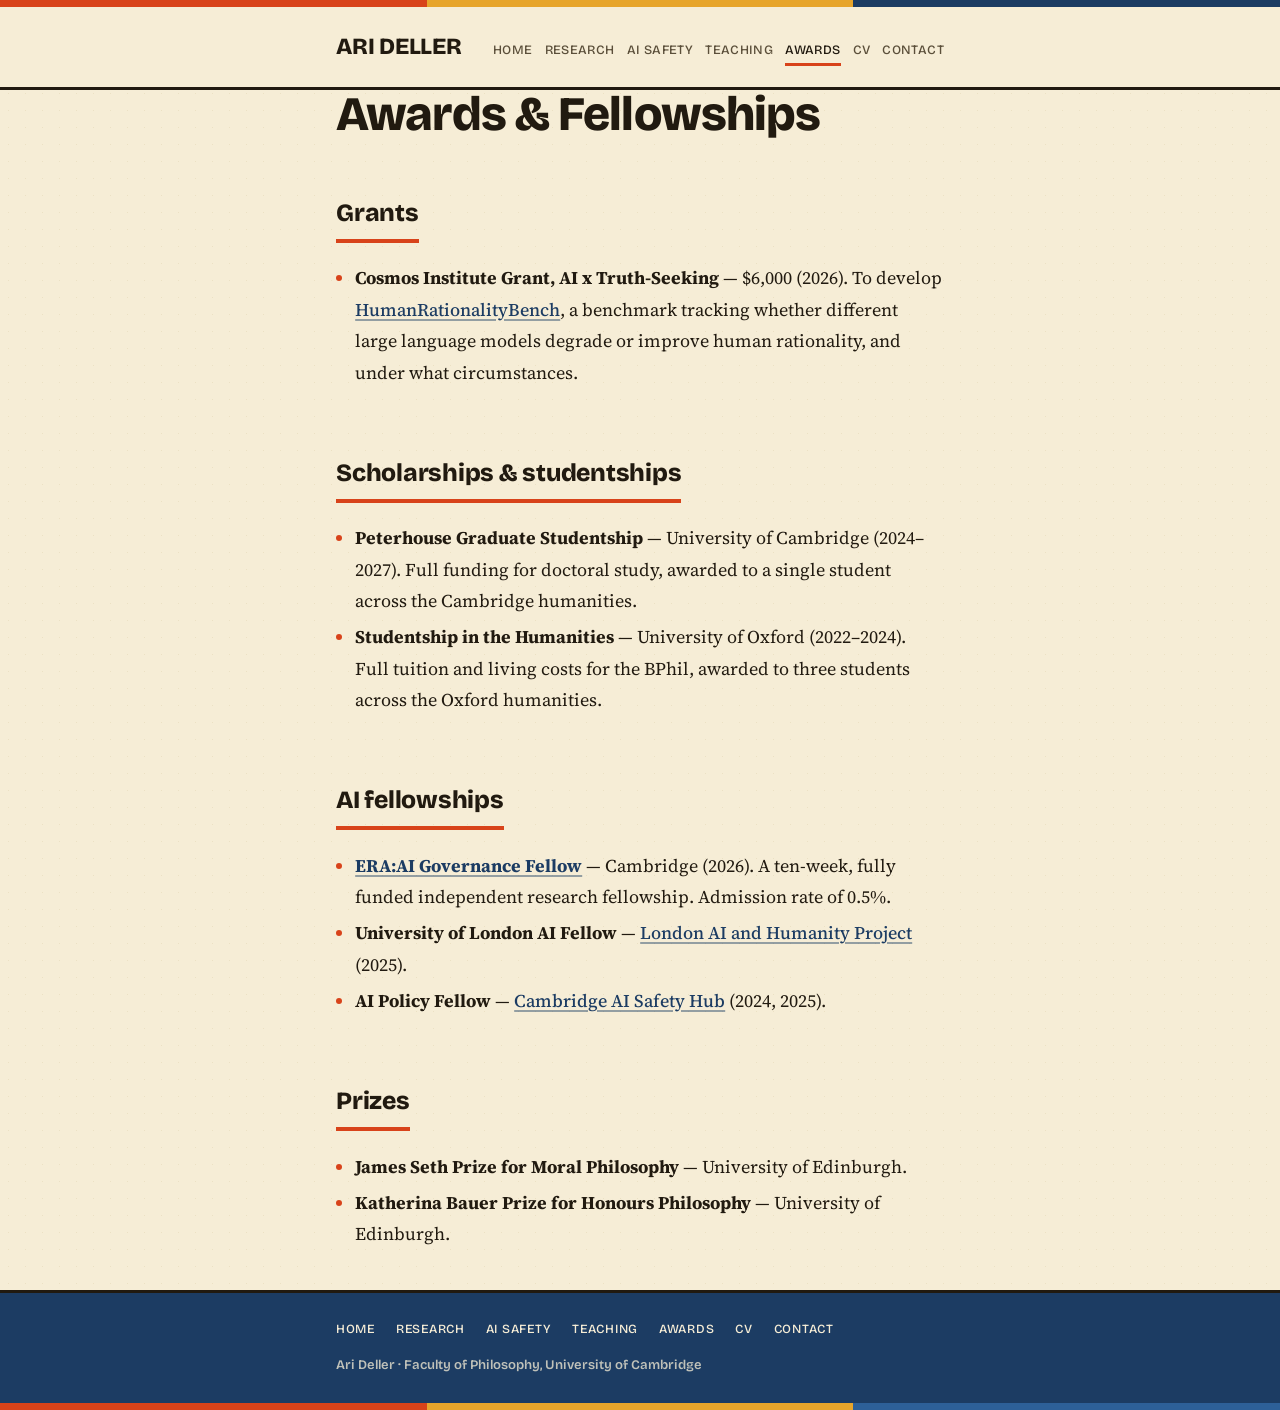
==== commit d43820f9: "Add files via upload" ====
--- a/awards.html
+++ b/awards.html
@@ -14,6 +14,7 @@
       <nav class="site-nav" aria-label="Primary">
         <a href="index.html">Home</a>
         <a href="research.html">Research</a>
+        <a href="ai-safety.html">AI Safety</a>
         <a href="teaching.html">Teaching</a>
         <a href="awards.html" class="active" aria-current="page">Awards</a>
         <a href="cv.html">CV</a>
@@ -25,17 +26,22 @@
   <main class="wrap">
     <h1>Awards &amp; Fellowships</h1>
 
+    <h2 id="grants">Grants</h2>
+    <ul>
+      <li><strong>Cosmos Institute Grant, AI x Truth-Seeking</strong> — $6,000 (2026). To develop <a href="ai-safety.html">HumanRationalityBench</a>, a benchmark tracking whether different large language models degrade or improve human rationality, and under what circumstances.</li>
+    </ul>
+
     <h2>Scholarships &amp; studentships</h2>
     <ul>
-      <li><strong>Peterhouse Graduate Studentship</strong> — University of Cambridge (2024&ndash;2028). Full funding for doctoral study, awarded to a single student across the Cambridge humanities.</li>
+      <li><strong>Peterhouse Graduate Studentship</strong> — University of Cambridge (2024&ndash;2027). Full funding for doctoral study, awarded to a single student across the Cambridge humanities.</li>
       <li><strong>Studentship in the Humanities</strong> — University of Oxford (2022&ndash;2024). Full tuition and living costs for the BPhil, awarded to three students across the Oxford humanities.</li>
     </ul>
 
-    <h2>AI fellowships</h2>
+    <h2 id="ai-fellowships">AI fellowships</h2>
     <ul>
-      <li><strong>ERA:AI Governance Fellow</strong> — Cambridge (2026). A ten-week, fully funded independent research fellowship. Admission rate of 0.5%.</li>
-      <li><strong>University of London AI Fellow</strong> — London AI and Humanity Project (2025).</li>
-      <li><strong>AI Policy Fellow</strong> — Cambridge AI Safety Hub (2024, 2025).</li>
+      <li><a href="ai-safety.html"><strong>ERA:AI Governance Fellow</strong></a> — Cambridge (2026). A ten-week, fully funded independent research fellowship. Admission rate of 0.5%.</li>
+      <li><strong>University of London AI Fellow</strong> — <a href="https://www.ai-humanity-london.com">London AI and Humanity Project</a> (2025).</li>
+      <li><strong>AI Policy Fellow</strong> — <a href="https://caish.org">Cambridge AI Safety Hub</a> (2024, 2025).</li>
     </ul>
 
     <h2>Prizes</h2>
@@ -50,6 +56,7 @@
       <nav class="footer-nav" aria-label="Footer">
         <a href="index.html">Home</a>
         <a href="research.html">Research</a>
+        <a href="ai-safety.html">AI Safety</a>
         <a href="teaching.html">Teaching</a>
         <a href="awards.html">Awards</a>
         <a href="cv.html">CV</a>
--- a/styles.css
+++ b/styles.css
@@ -62,7 +62,7 @@
 }
 .header-inner {
   display: flex; flex-wrap: wrap; align-items: baseline;
-  justify-content: space-between; gap: 0.5rem 1.5rem;
+  justify-content: space-between; gap: 0.5rem 1.2rem;
   padding-top: 1.6rem; padding-bottom: 1.3rem;
 }
 .site-name {
@@ -73,14 +73,14 @@
 .site-name:hover { color: var(--orange); }
 
 .site-nav {
-  font-family: var(--display); font-size: 0.82rem; font-weight: 700;
-  text-transform: uppercase; letter-spacing: 0.04em;
+  font-family: var(--display); font-size: 0.8rem; font-weight: 700;
+  text-transform: uppercase; letter-spacing: 0.03em;
+  display: flex; flex-wrap: wrap; gap: 0.2rem 0.75rem;
 }
 .site-nav a {
-  color: var(--ink-soft); text-decoration: none; margin-left: 1.1rem;
+  color: var(--ink-soft); text-decoration: none; white-space: nowrap;
   padding-bottom: 2px; border-bottom: 3px solid transparent;
 }
-.site-nav a:first-child { margin-left: 0; }
 .site-nav a:hover { color: var(--orange); }
 .site-nav a.active { color: var(--ink); border-bottom-color: var(--orange); }
 
@@ -220,6 +220,44 @@
 }
 .paper-links a { margin-right: 1rem; }
 
+/* ---------- feature panel (AI safety & governance) ---------- */
+.feature {
+  background: var(--blue); color: var(--paper);
+  border: 3px solid var(--ink); border-radius: 2px;
+  box-shadow: 8px 8px 0 var(--orange);
+  padding: 1.5rem 1.6rem 1.4rem; margin: 2rem 0 2.4rem;
+}
+.feature-kicker {
+  font-family: var(--display); font-weight: 700; font-size: 0.78rem;
+  text-transform: uppercase; letter-spacing: 0.08em;
+  color: var(--gold); margin: 0 0 0.2rem;
+}
+.feature h2 { color: var(--paper); border-bottom-color: var(--gold); margin: 0 0 1rem; }
+.feature p:last-child, .feature ul:last-child { margin-bottom: 0; }
+.feature a { color: var(--gold); text-decoration-color: rgba(231, 165, 43, 0.55); }
+.feature a:hover { color: var(--paper); text-decoration-color: rgba(246, 237, 214, 0.6); }
+.feature ul li::marker { color: var(--gold); }
+.feature li { margin: 0.5rem 0; }
+.feature .more {
+  font-family: var(--display); font-weight: 700; font-size: 0.85rem;
+  text-transform: uppercase; letter-spacing: 0.03em; margin: 1rem 0 0;
+}
+/* project cards sitting inside the navy panel */
+.feature .paper { color: var(--ink); box-shadow: 6px 6px 0 var(--gold); }
+.feature .paper:hover { box-shadow: 7px 7px 0 var(--orange); }
+.feature .paper a { color: var(--blue); text-decoration-color: rgba(28, 60, 99, 0.45); }
+.feature .paper a:hover { color: var(--orange); text-decoration-color: rgba(216, 67, 26, 0.55); }
+.draft-note {
+  margin: 0.8rem 0 0; padding-top: 0.7rem; border-top: 2px dashed var(--rule);
+  font-size: 0.98rem; line-height: 1.55;
+}
+.draft-label {
+  display: block; font-family: var(--display); font-weight: 700; font-size: 0.72rem;
+  text-transform: uppercase; letter-spacing: 0.06em; color: var(--orange); margin-bottom: 0.15rem;
+}
+.feature a.button { color: var(--paper); margin-top: 0.3rem; }
+.feature a.button:hover { background: var(--gold); color: var(--ink); box-shadow: 4px 4px 0 var(--ink); }
+
 /* ---------- buttons (CV) ---------- */
 .button {
   display: inline-block; font-family: var(--display); font-weight: 700;
@@ -285,6 +323,7 @@
     gap: 1.2rem; padding: 1.3rem; box-shadow: 5px 5px 0 var(--blue);
   }
   .portrait { width: 130px; height: 130px; }
+  .feature { padding: 1.2rem 0.9rem 1.1rem; box-shadow: 5px 5px 0 var(--orange); }
+  .feature .paper { padding: 0.95rem 0.9rem; box-shadow: 4px 4px 0 var(--gold); }
   .header-inner { flex-direction: column; align-items: flex-start; }
-  .site-nav a:first-child { margin-left: 0; }
-}
+}
